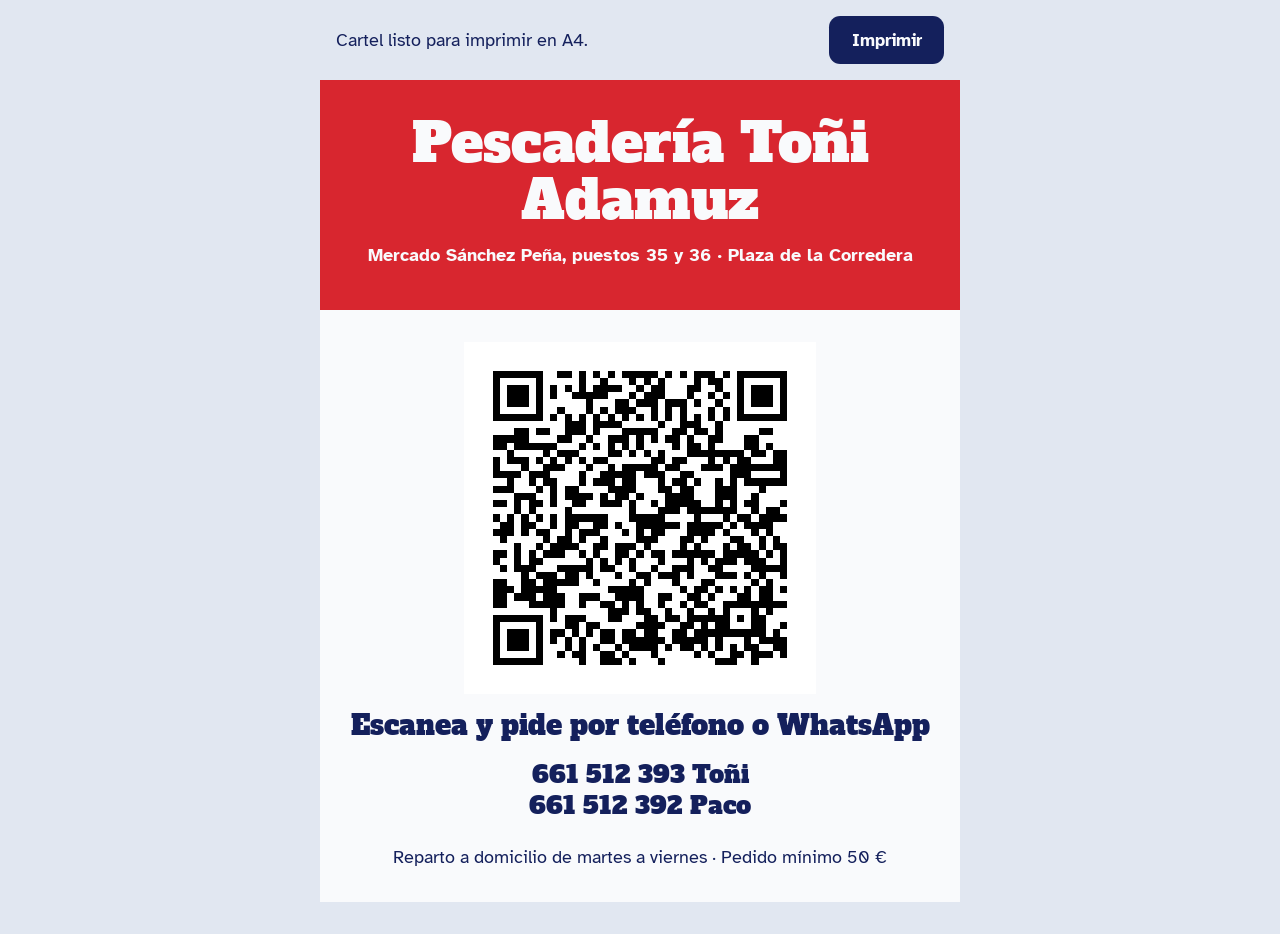
==== qr/index.html @ e997b8b4 "Vista previa al compartir, datos para Google, WhatsApp con mensaje, contactos, QR e imágenes WebP" ====
<!doctype html>
<html lang="es">
<head>
<meta charset="utf-8">
<meta name="viewport" content="width=device-width, initial-scale=1">
<meta name="robots" content="noindex">
<title>Cartel con QR · Pescadería Toñi Adamuz</title>
<style>
@font-face { font-family: "Alfa Slab One"; src: url("../fuentes/alfa-slab-one.woff2") format("woff2"); font-display: swap; }
@font-face { font-family: "Atkinson Hyperlegible"; src: url("../fuentes/atkinson-400.woff2") format("woff2"); font-weight: 400; font-display: swap; }
@font-face { font-family: "Atkinson Hyperlegible"; src: url("../fuentes/atkinson-700.woff2") format("woff2"); font-weight: 700; font-display: swap; }
:root { --rojo: #d8262f; --tinta: #14205c; --cal: #f9fafc; }
* { box-sizing: border-box; }
body { margin: 0; background: #e1e7f1; color: var(--tinta); font: 400 1.1rem/1.5 "Atkinson Hyperlegible", system-ui, sans-serif; -webkit-print-color-adjust: exact; print-color-adjust: exact; }
.barra { max-width: 40rem; margin: 0 auto; padding: 1rem; display: flex; gap: 1rem; align-items: center; justify-content: space-between; flex-wrap: wrap; }
.barra button { font: 700 1.05rem "Atkinson Hyperlegible", system-ui, sans-serif; min-height: 3rem; padding: .6rem 1.4rem; border: 0; border-radius: .7rem; background: var(--tinta); color: var(--cal); cursor: pointer; }
.hoja { width: 100%; max-width: 40rem; margin: 0 auto 2rem; background: var(--cal); display: grid; justify-items: center; text-align: center; }
.cab { width: 100%; background: var(--rojo); color: var(--cal); padding: 2.2rem 1.5rem 2.6rem; }
h1 { margin: 0; font: 400 clamp(2rem, 8vw, 3.4rem)/1.05 "Alfa Slab One", Georgia, serif; }
.cab p { margin: .8rem 0 0; font-weight: 700; }
.qr { width: min(78%, 22rem); height: auto; margin: 2rem 0 1rem; image-rendering: crisp-edges; }
.pide { margin: 0; font: 400 1.7rem/1.15 "Alfa Slab One", Georgia, serif; padding-inline: 1.5rem; }
.tel { margin: 1.1rem 0 0; font: 400 1.5rem/1.3 "Alfa Slab One", Georgia, serif; }
.pie { margin: 1.4rem 0 2rem; padding-inline: 1.5rem; }
@page { size: A4; margin: 0; }
@media print { body { background: var(--cal); } .barra { display: none; } .hoja { max-width: none; margin: 0; min-height: 100vh; align-content: start; } .qr { width: 15cm; } }
</style>
</head>
<body>
<div class="barra"><span>Cartel listo para imprimir en A4.</span><button type="button" onclick="window.print()">Imprimir</button></div>
<main class="hoja">
  <div class="cab">
    <h1>Pescadería Toñi Adamuz</h1>
    <p>Mercado Sánchez Peña, puestos 35 y 36 · Plaza de la Corredera</p>
  </div>
  <img class="qr" src="qr.svg" alt="Código QR que lleva a la web de la pescadería" width="400" height="400">
  <p class="pide">Escanea y pide por teléfono o WhatsApp</p>
  <p class="tel">661 512 393 Toñi<br>661 512 392 Paco</p>
  <p class="pie">Reparto a domicilio de martes a viernes · Pedido mínimo 50 €</p>
</main>
</body>
</html>
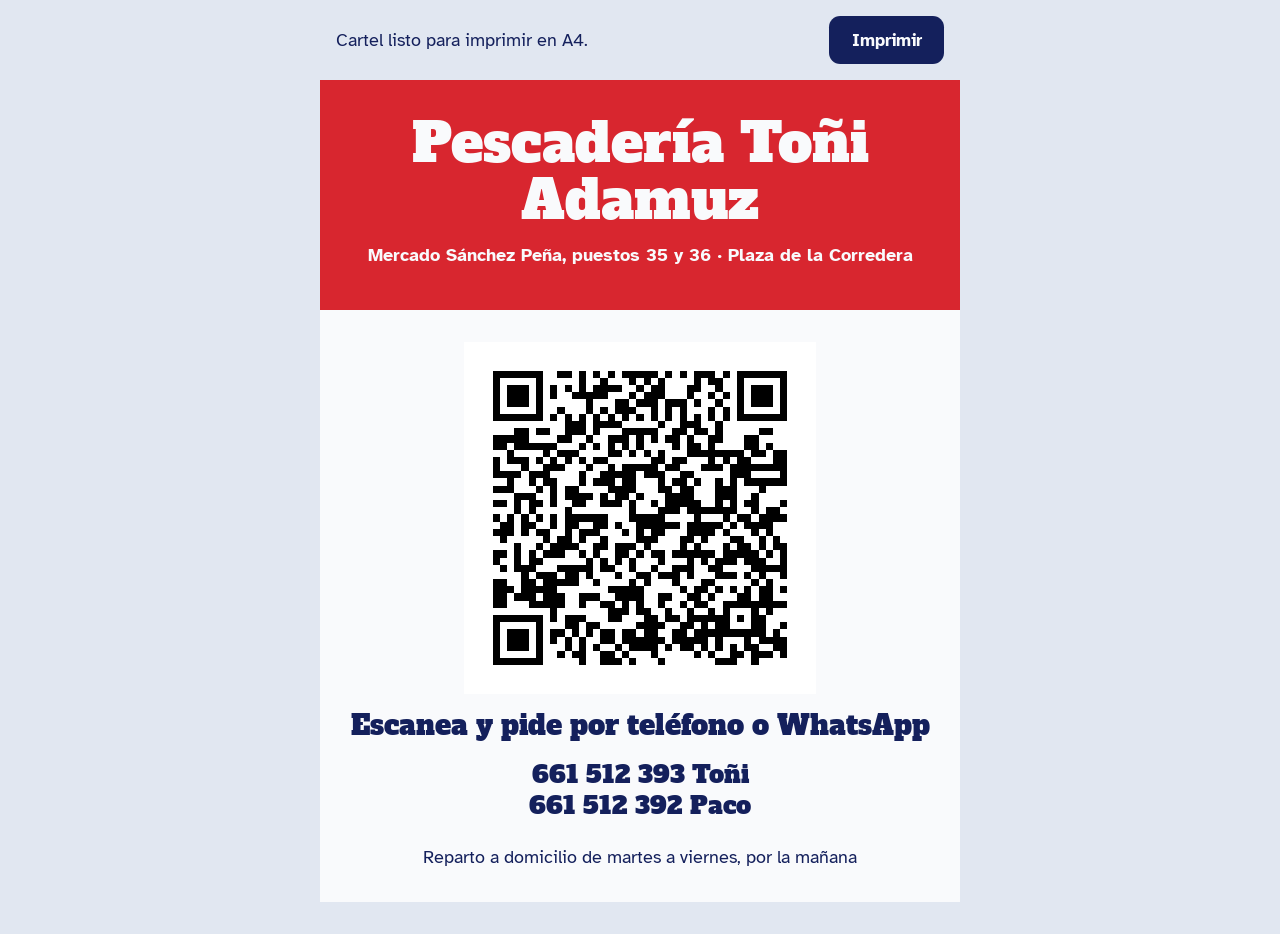
==== commit 4e121db0: "Web como portada de periódico: rojo principal, sin lista de productos ni pedido mínimo, textos más g" ====
--- a/qr/index.html
+++ b/qr/index.html
@@ -36,7 +36,7 @@
   <img class="qr" src="qr.svg" alt="Código QR que lleva a la web de la pescadería" width="400" height="400">
   <p class="pide">Escanea y pide por teléfono o WhatsApp</p>
   <p class="tel">661 512 393 Toñi<br>661 512 392 Paco</p>
-  <p class="pie">Reparto a domicilio de martes a viernes · Pedido mínimo 50 €</p>
+  <p class="pie">Reparto a domicilio de martes a viernes, por la mañana</p>
 </main>
 </body>
 </html>
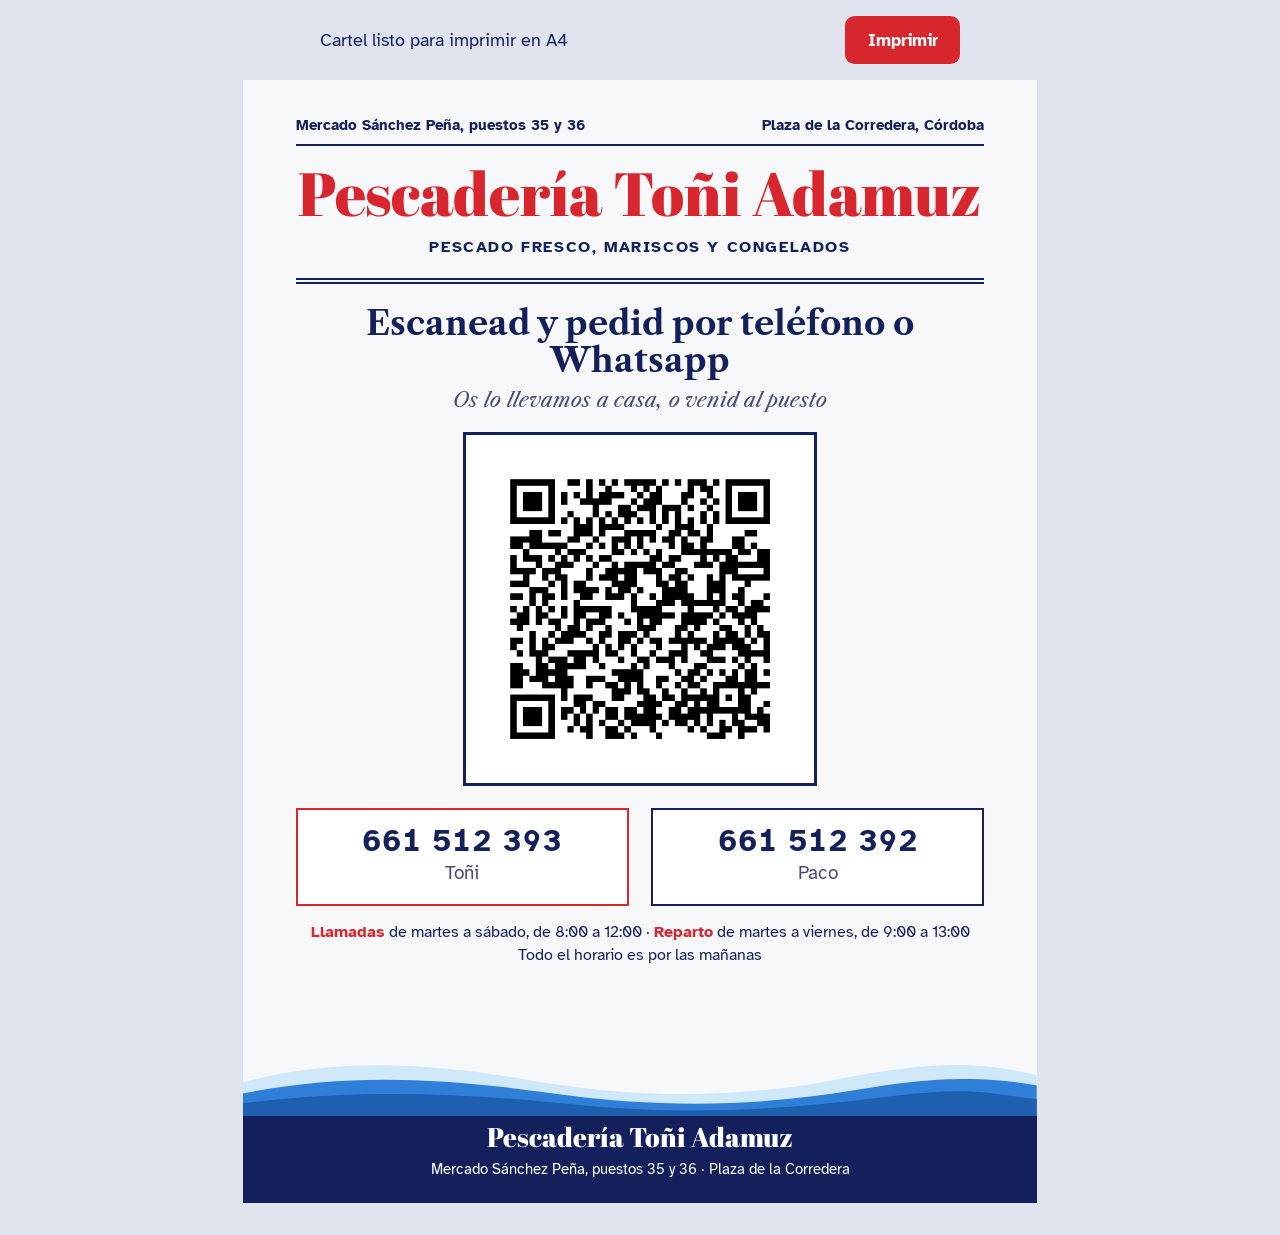
==== commit 50d2ebd1: "Cartel QR con la estética de la web y Whatsapp escrito con minúscula" ====
--- a/qr/index.html
+++ b/qr/index.html
@@ -6,37 +6,62 @@
 <meta name="robots" content="noindex">
 <title>Cartel con QR · Pescadería Toñi Adamuz</title>
 <style>
-@font-face { font-family: "Alfa Slab One"; src: url("../fuentes/alfa-slab-one.woff2") format("woff2"); font-display: swap; }
+@font-face { font-family: "Abril Fatface"; src: url("../fuentes/abril-fatface.woff2") format("woff2"); font-display: swap; }
+@font-face { font-family: "Libre Caslon Text"; src: url("../fuentes/caslon-700.woff2") format("woff2"); font-weight: 700; font-display: swap; }
+@font-face { font-family: "Libre Caslon Text"; src: url("../fuentes/caslon-400-it.woff2") format("woff2"); font-weight: 400; font-style: italic; font-display: swap; }
 @font-face { font-family: "Atkinson Hyperlegible"; src: url("../fuentes/atkinson-400.woff2") format("woff2"); font-weight: 400; font-display: swap; }
 @font-face { font-family: "Atkinson Hyperlegible"; src: url("../fuentes/atkinson-700.woff2") format("woff2"); font-weight: 700; font-display: swap; }
-:root { --rojo: #d8262f; --tinta: #14205c; --cal: #f9fafc; }
+:root { --rojo: #d8262f; --tinta: #14205c; --azul: #1f5fb0; --papel: #f7f8fa; }
 * { box-sizing: border-box; }
-body { margin: 0; background: #e1e7f1; color: var(--tinta); font: 400 1.1rem/1.5 "Atkinson Hyperlegible", system-ui, sans-serif; -webkit-print-color-adjust: exact; print-color-adjust: exact; }
-.barra { max-width: 40rem; margin: 0 auto; padding: 1rem; display: flex; gap: 1rem; align-items: center; justify-content: space-between; flex-wrap: wrap; }
-.barra button { font: 700 1.05rem "Atkinson Hyperlegible", system-ui, sans-serif; min-height: 3rem; padding: .6rem 1.4rem; border: 0; border-radius: .7rem; background: var(--tinta); color: var(--cal); cursor: pointer; }
-.hoja { width: 100%; max-width: 40rem; margin: 0 auto 2rem; background: var(--cal); display: grid; justify-items: center; text-align: center; }
-.cab { width: 100%; background: var(--rojo); color: var(--cal); padding: 2.2rem 1.5rem 2.6rem; }
-h1 { margin: 0; font: 400 clamp(2rem, 8vw, 3.4rem)/1.05 "Alfa Slab One", Georgia, serif; }
-.cab p { margin: .8rem 0 0; font-weight: 700; }
-.qr { width: min(78%, 22rem); height: auto; margin: 2rem 0 1rem; image-rendering: crisp-edges; }
-.pide { margin: 0; font: 400 1.7rem/1.15 "Alfa Slab One", Georgia, serif; padding-inline: 1.5rem; }
-.tel { margin: 1.1rem 0 0; font: 400 1.5rem/1.3 "Alfa Slab One", Georgia, serif; }
-.pie { margin: 1.4rem 0 2rem; padding-inline: 1.5rem; }
+body { margin: 0; background: #dfe4ee; color: var(--tinta); font: 400 1.1rem/1.5 "Atkinson Hyperlegible", system-ui, sans-serif; -webkit-print-color-adjust: exact; print-color-adjust: exact; }
+.barra { max-width: 42rem; margin: 0 auto; padding: 1rem; display: flex; gap: 1rem; align-items: center; justify-content: space-between; flex-wrap: wrap; }
+.barra button { font: 700 1.05rem "Atkinson Hyperlegible", system-ui, sans-serif; min-height: 3rem; padding: .6rem 1.4rem; border: 0; border-radius: .6rem; background: var(--rojo); color: #fff; cursor: pointer; }
+
+/* Hoja A4 (210 × 297 mm) */
+.hoja { width: 210mm; height: 297mm; margin: 0 auto 2rem; background: var(--papel); display: flex; flex-direction: column; overflow: hidden; }
+.tira { margin: 9mm 14mm 0; padding-bottom: 2mm; border-bottom: .6mm solid var(--tinta); display: flex; justify-content: space-between; font-weight: 700; font-size: 11pt; }
+.cab { margin: 0 14mm; text-align: center; padding: 5mm 0 5mm; border-bottom: 1.6mm double var(--tinta); }
+h1 { margin: 0; font: 400 46pt/.96 "Abril Fatface", Georgia, serif; color: var(--rojo); }
+.cab p { margin: 3mm 0 0; font-weight: 700; font-size: 12pt; letter-spacing: .1em; text-transform: uppercase; }
+.pide { margin: 6mm 14mm 0; text-align: center; font: 700 25pt/1.1 "Libre Caslon Text", Georgia, serif; }
+.pide em { display: block; margin-top: 2mm; font: italic 400 15pt/1.3 "Libre Caslon Text", Georgia, serif; color: #444d7a; }
+.marco { margin: 5mm auto 0; padding: 5mm; background: #fff; border: .9mm solid var(--tinta); }
+.marco img { display: block; width: 82mm; height: 82mm; }
+.tels { margin: 6mm 14mm 0; display: grid; grid-template-columns: 1fr 1fr; gap: 6mm; text-align: center; }
+.tels div { border: .6mm solid var(--tinta); padding: 4mm 2mm 4.5mm; background: #fff; }
+.tels b { display: block; font: 700 23pt/1.1 "Atkinson Hyperlegible", sans-serif; font-variant-numeric: tabular-nums; }
+.tels span { font-size: 14pt; color: #444d7a; }
+.tels div:first-child { border-color: var(--rojo); }
+.horario { margin: 4mm 14mm 0; text-align: center; font-size: 12pt; line-height: 1.4; }
+.horario b { color: var(--rojo); }
+.fin { margin-top: auto; position: relative; }
+.fin svg { display: block; width: 100%; height: 16mm; }
+.pie { background: var(--tinta); color: #fff; text-align: center; padding: 2mm 14mm 6mm; font-size: 11.5pt; line-height: 1.45; margin-top: -1px; }
+.pie b { font: 400 20pt/1.1 "Abril Fatface", Georgia, serif; display: block; margin-bottom: 1.5mm; }
 @page { size: A4; margin: 0; }
-@media print { body { background: var(--cal); } .barra { display: none; } .hoja { max-width: none; margin: 0; min-height: 100vh; align-content: start; } .qr { width: 15cm; } }
+@media print { body { background: var(--papel); } .barra { display: none; } .hoja { margin: 0; } }
+@media screen and (max-width: 800px) { .hoja { zoom: .42; } }
 </style>
 </head>
 <body>
-<div class="barra"><span>Cartel listo para imprimir en A4.</span><button type="button" onclick="window.print()">Imprimir</button></div>
+<div class="barra"><span>Cartel listo para imprimir en A4</span><button type="button" onclick="window.print()">Imprimir</button></div>
 <main class="hoja">
-  <div class="cab">
+  <div class="tira"><span>Mercado Sánchez Peña, puestos 35 y 36</span><span>Plaza de la Corredera, Córdoba</span></div>
+  <header class="cab">
     <h1>Pescadería Toñi Adamuz</h1>
-    <p>Mercado Sánchez Peña, puestos 35 y 36 · Plaza de la Corredera</p>
+    <p>Pescado fresco, mariscos y congelados</p>
+  </header>
+  <p class="pide">Escanead y pedid por teléfono o Whatsapp<em>Os lo llevamos a casa, o venid al puesto</em></p>
+  <div class="marco"><img src="qr.png" alt="Código QR que lleva a la web de la pescadería" width="400" height="400"></div>
+  <div class="tels">
+    <div><b>661 512 393</b><span>Toñi</span></div>
+    <div><b>661 512 392</b><span>Paco</span></div>
   </div>
-  <img class="qr" src="qr.svg" alt="Código QR que lleva a la web de la pescadería" width="400" height="400">
-  <p class="pide">Escanea y pide por teléfono o WhatsApp</p>
-  <p class="tel">661 512 393 Toñi<br>661 512 392 Paco</p>
-  <p class="pie">Reparto a domicilio de martes a viernes, por la mañana</p>
+  <p class="horario"><b>Llamadas</b> de martes a sábado, de 8:00 a 12:00 · <b>Reparto</b> de martes a viernes, de 9:00 a 13:00<br>Todo el horario es por las mañanas</p>
+  <div class="fin">
+    <svg viewBox="0 0 1440 120" preserveAspectRatio="none" aria-hidden="true"><path fill="#cfe8fa" d="M0 52C160 6 320 10 520 48s380 36 560 -2 260 -34 360 -8V120H0z"/><path fill="#2f7fd9" d="M0 74C180 36 340 40 560 74s400 22 560 -8 240 -22 320 -8V120H0z"/><path fill="#1f5fb0" d="M0 94C200 66 380 72 600 96s400 8 560 -14 180 -10 280 4V120H0z"/></svg>
+    <div class="pie"><b>Pescadería Toñi Adamuz</b>Mercado Sánchez Peña, puestos 35 y 36 · Plaza de la Corredera</div>
+  </div>
 </main>
 </body>
 </html>
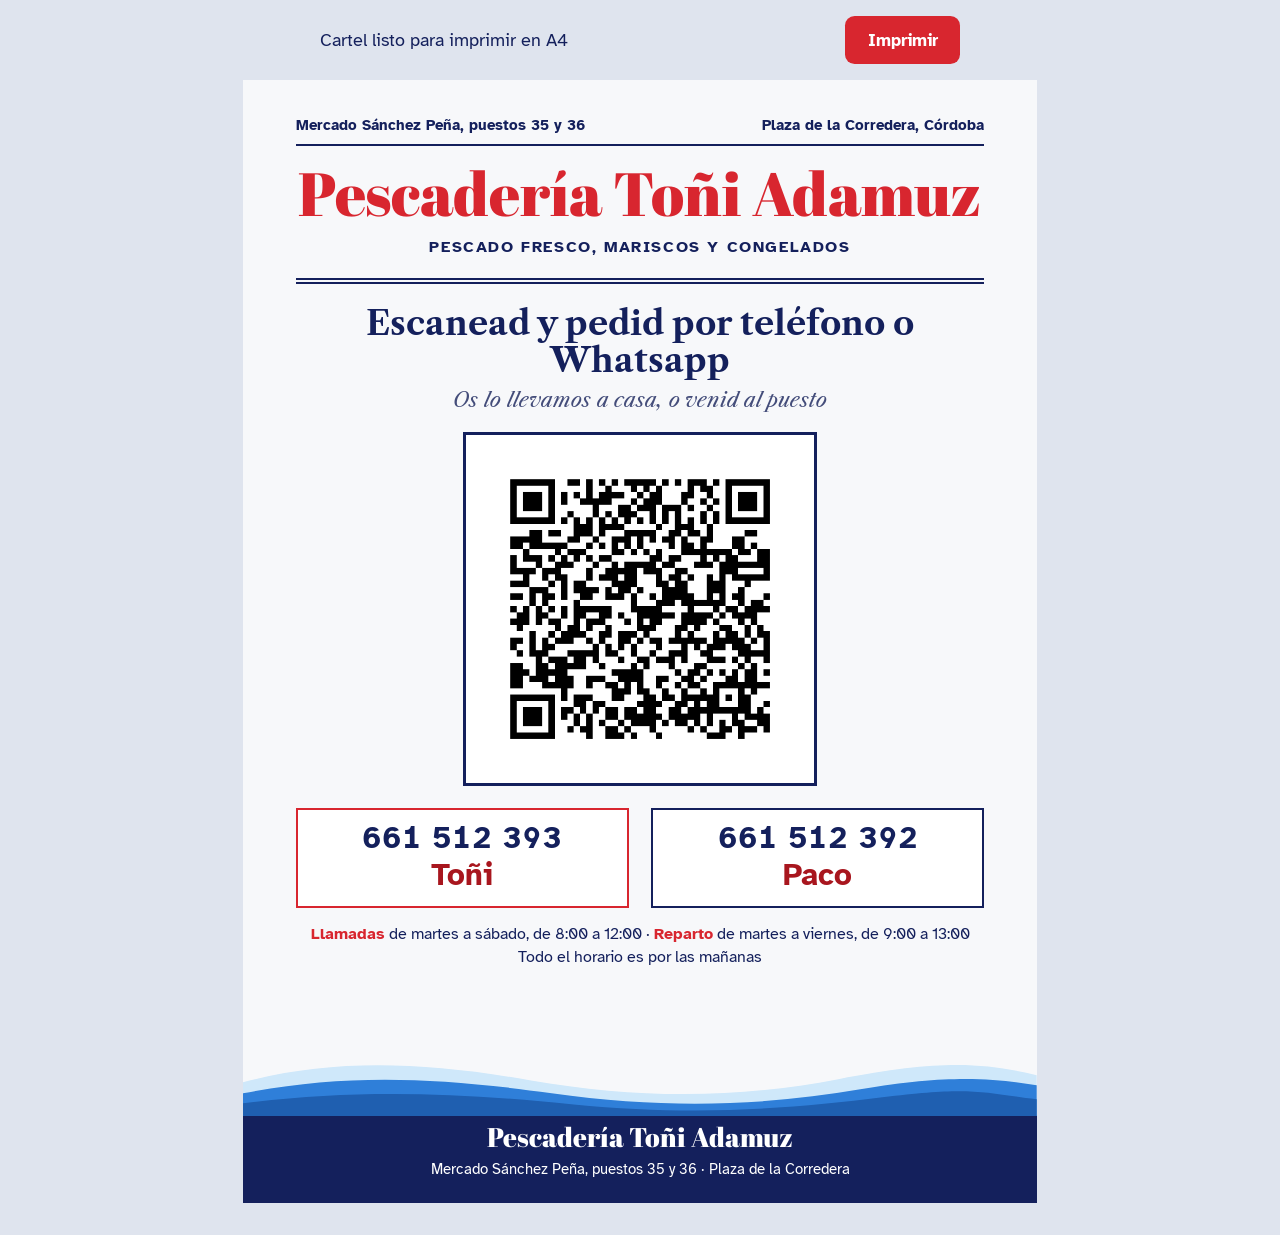
==== commit a008a371: "Cartel QR: Toñi y Paco más grandes" ====
--- a/qr/index.html
+++ b/qr/index.html
@@ -28,9 +28,9 @@
 .marco { margin: 5mm auto 0; padding: 5mm; background: #fff; border: .9mm solid var(--tinta); }
 .marco img { display: block; width: 82mm; height: 82mm; }
 .tels { margin: 6mm 14mm 0; display: grid; grid-template-columns: 1fr 1fr; gap: 6mm; text-align: center; }
-.tels div { border: .6mm solid var(--tinta); padding: 4mm 2mm 4.5mm; background: #fff; }
+.tels div { border: .6mm solid var(--tinta); padding: 3mm 2mm 3.5mm; background: #fff; }
 .tels b { display: block; font: 700 23pt/1.1 "Atkinson Hyperlegible", sans-serif; font-variant-numeric: tabular-nums; }
-.tels span { font-size: 14pt; color: #444d7a; }
+.tels span { display: block; margin-top: 1mm; font: 700 23pt/1.1 "Atkinson Hyperlegible", sans-serif; color: #a8161e; }
 .tels div:first-child { border-color: var(--rojo); }
 .horario { margin: 4mm 14mm 0; text-align: center; font-size: 12pt; line-height: 1.4; }
 .horario b { color: var(--rojo); }
